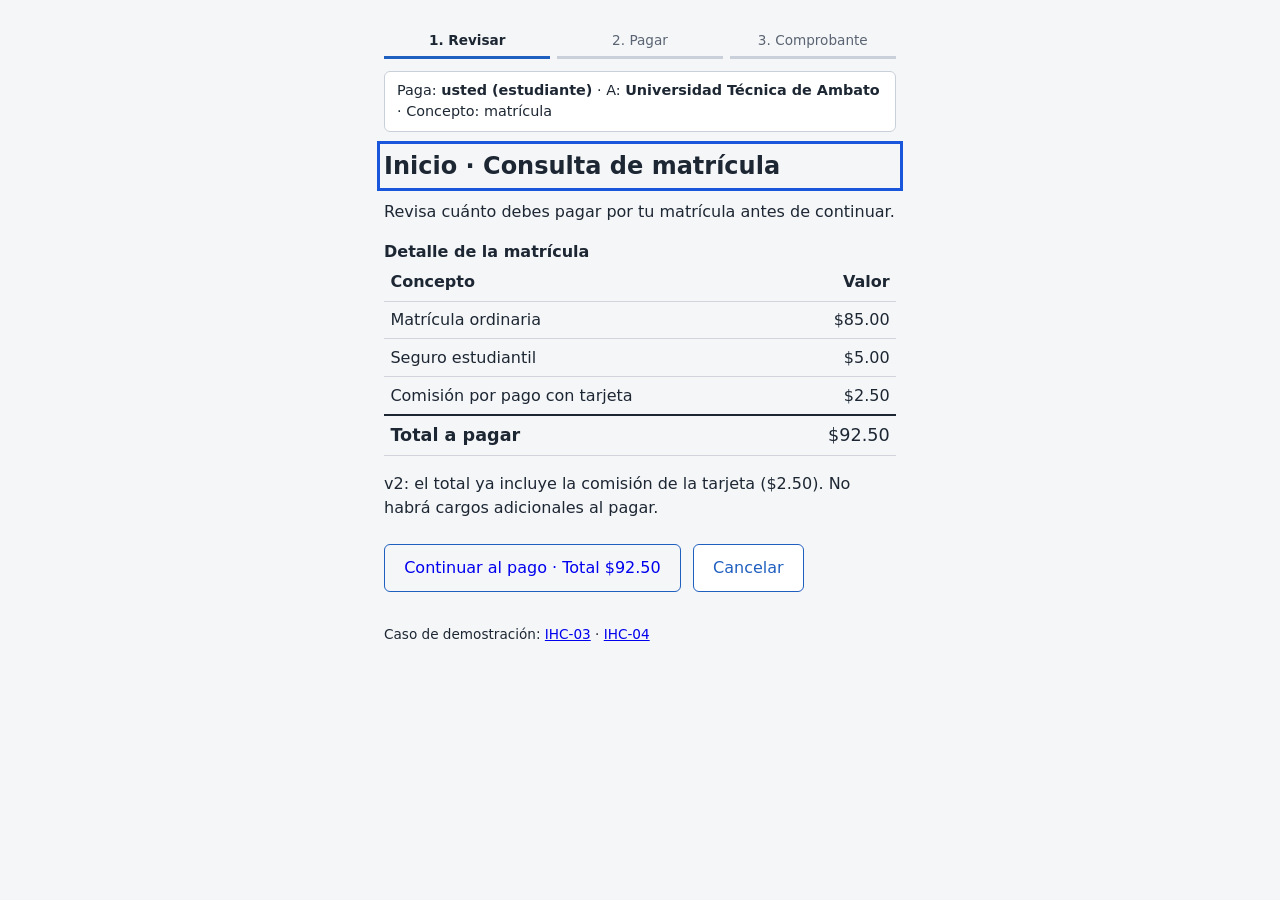
==== APE4-integral/prototipo/v2/inicio.html @ 9842c80d "chore(v2): base del prototipo v2 de la prueba integradora" ====
<!DOCTYPE html>
<html lang="es">
<head>
<meta charset="UTF-8">
<meta name="viewport" content="width=device-width, initial-scale=1">
<title>Inicio · v2</title>
<link rel="stylesheet" href="styles.css">
<style>
table{width:100%;border-collapse:collapse;margin-top:1rem}
caption{text-align:left;font-weight:600}
th,td{padding:.4rem;border-bottom:1px solid #d1d5db;text-align:left}
th:last-child,td:last-child{text-align:right}
tfoot th,tfoot td{font-size:1.1rem;border-top:2px solid var(--texto)}
.aviso{padding:.75rem;border:1px solid #9ca3af;border-radius:6px;background:#fff;margin-bottom:1rem}
.acciones{display:flex;gap:.75rem;margin-top:1.5rem;flex-wrap:wrap}
.demo{margin-top:2rem;font-size:.85rem}
h1:focus{outline:3px solid #1a56db;outline-offset:4px}
</style>
</head>
<body>
<main>
<ol class="pasos" aria-label="Pasos del pago"><li aria-current="step">1. Revisar</li><li>2. Pagar</li><li>3. Comprobante</li></ol>
<p class="entidad" id="entidad"></p>
<h1 id="titulo">Inicio</h1>
<div id="aviso" class="aviso" role="status" hidden></div>
<p id="resumen"></p>
<section id="detalle" aria-labelledby="titulo"></section>
<div class="acciones">
  <a id="continuar" class="btn" href="pago.html">Continuar al pago</a>
  <button type="button" id="cancelar" class="secundario">Cancelar</button>
</div>
<nav class="demo" aria-label="Caso de demostración">
  Caso de demostración:
  <a id="c03" href="inicio.html?caso=03">IHC-03</a> ·
  <a id="c04" href="inicio.html?caso=04">IHC-04</a>
</nav>
</main>
<script>
(function(){
  var CASOS = {
    '03': {
      titulo: 'Inicio · Consulta de matrícula',
      resumen: 'Revisa cuánto debes pagar por tu matrícula antes de continuar.',
      caption: 'Detalle de la matrícula',
      filas: [['Matrícula ordinaria', 85], ['Seguro estudiantil', 5], ['Comisión por pago con tarjeta', 2.5]],
      total: ['Total a pagar', 92.5],
      extra: 'v2: el total ya incluye la comisión de la tarjeta ($2.50). No habrá cargos adicionales al pagar.',
      boton: 'Continuar al pago · Total $92.50'
    },
    '04': {
      titulo: 'Inicio · Pago por otra persona',
      resumen: 'Vas a pagar como representante por Ana Torres (estudiante).',
      caption: 'Concepto a pagar',
      filas: [['Pensión de octubre', 60]],
      total: ['Valor a pagar', 60],
      extra: 'Método de pago guardado: tarjeta terminada en 4821',
      boton: 'Continuar al pago'
    }
  };

  var p = new URLSearchParams(location.search);
  var caso = CASOS[p.get('caso')] ? p.get('caso') : '03';
  var c = CASOS[caso];

  function el(tag, txt){ var e = document.createElement(tag); if (txt !== undefined) e.textContent = txt; return e; }
  function usd(n){ return '$' + n.toFixed(2); }

  document.getElementById('titulo').textContent = c.titulo;
  document.getElementById('resumen').textContent = c.resumen;

  var t = el('table');
  t.appendChild(el('caption', c.caption));
  var cab = el('thead'), rc = el('tr');
  rc.appendChild(el('th', 'Concepto')).setAttribute('scope', 'col');
  rc.appendChild(el('th', 'Valor')).setAttribute('scope', 'col');
  cab.appendChild(rc); t.appendChild(cab);
  var cuerpo = el('tbody');
  c.filas.forEach(function(f){
    var r = el('tr'); r.appendChild(el('td', f[0])); r.appendChild(el('td', usd(f[1]))); cuerpo.appendChild(r);
  });
  t.appendChild(cuerpo);
  var pie = el('tfoot'), rt = el('tr');
  rt.appendChild(el('th', c.total[0])).setAttribute('scope', 'row');
  rt.appendChild(el('td', usd(c.total[1])));
  pie.appendChild(rt); t.appendChild(pie);
  var det = document.getElementById('detalle');
  det.appendChild(t);
  if (c.extra) det.appendChild(el('p', c.extra));

  var cont = document.getElementById('continuar');
  cont.textContent = c.boton;
  cont.href = 'pago.html?caso=' + caso;

  document.getElementById('c' + caso).setAttribute('aria-current', 'true');
  document.getElementById('c03').href = 'inicio.html?caso=03';
  document.getElementById('c04').href = 'inicio.html?caso=04';

  function cancelar(){ location.href = 'inicio.html?caso=' + caso + '&cancelado=1'; }
  document.getElementById('cancelar').addEventListener('click', cancelar);

  if (p.get('cancelado') === '1') {
    var a = document.getElementById('aviso');
    a.textContent = 'Cancelaste la operación. No se hizo ningún cobro.';
    a.hidden = false; a.tabIndex = -1; a.focus();
  } else {
    document.addEventListener('keydown', function(e){ if (e.key === 'Escape') cancelar(); });
    // Foco inicial en el título (decisión D5): el teclado empieza en la pantalla
    var h = document.getElementById('titulo'); h.tabIndex = -1; h.focus();
  }
})();
</script>
<script>
(function(){var c=new URLSearchParams(location.search).get('caso')==='04'?'04':'03';
document.getElementById('entidad').innerHTML=c==='04'
 ? 'Paga: <b>usted, como representante</b> · Por: <b>Ana Torres</b> · A: <b>Universidad Técnica de Ambato</b>'
 : 'Paga: <b>usted (estudiante)</b> · A: <b>Universidad Técnica de Ambato</b> · Concepto: matrícula';})();
</script>
</body>
</html>
---- APE4-integral/prototipo/v2/styles.css ----
:root{--fondo:#f5f6f8;--tinta:#1d2733;--texto:#1d2733;--borde:#c9d0d9;--acento:#1f5fbf;--error:#b3261e;--ok:#1b6e3c}
*{box-sizing:border-box}
body{margin:0;font:16px/1.5 system-ui,Segoe UI,Arial,sans-serif;background:var(--fondo);color:var(--tinta)}
main{max-width:34rem;margin:0 auto;padding:1.5rem 1rem 3rem}
h1{font-size:1.5rem;margin:0 0 1rem}
.panel{background:#fff;border:1px solid var(--borde);border-radius:8px;padding:1rem;margin-bottom:1rem}
.fila{display:flex;justify-content:space-between;padding:.25rem 0}
.total{font-weight:700;border-top:1px solid var(--borde);margin-top:.5rem;padding-top:.5rem}
label{display:block;font-weight:600;margin-top:1rem}
input{width:100%;padding:.6rem;border:1px solid var(--borde);border-radius:6px;font:inherit;margin-top:.25rem}
input[aria-invalid="true"]{border-color:var(--error)}
.msg{color:var(--error);font-size:.9rem;min-height:1.2rem;margin:.25rem 0 0}
.aviso{border-left:4px solid var(--error);background:#fdecea;padding:.75rem;margin-bottom:1rem}
.aviso.ok{border-color:var(--ok);background:#e7f4ec}
.acciones{display:flex;gap:.75rem;margin-top:1.5rem}
button,.btn{font:inherit;padding:.7rem 1.2rem;border-radius:6px;border:1px solid var(--acento);cursor:pointer;text-decoration:none}
.primario{background:var(--acento);color:#fff}
.secundario{background:#fff;color:var(--acento)}
button:disabled{opacity:.6;cursor:not-allowed}
:focus-visible{outline:3px solid #ffb000;outline-offset:2px}

.pasos{display:flex;gap:.4rem;list-style:none;padding:0;margin:0 0 .75rem;font-size:.85rem}
.pasos li{flex:1;text-align:center;padding:.35rem .2rem;border-bottom:3px solid var(--borde);color:#5a6472}
.pasos li[aria-current="step"]{border-color:var(--acento);color:var(--tinta);font-weight:700}
.entidad{font-size:.9rem;background:#fff;border:1px solid var(--borde);border-radius:6px;padding:.5rem .75rem;margin:0 0 1rem}
.ayuda{font-size:.85rem;color:#5a6472;margin:.2rem 0 0}
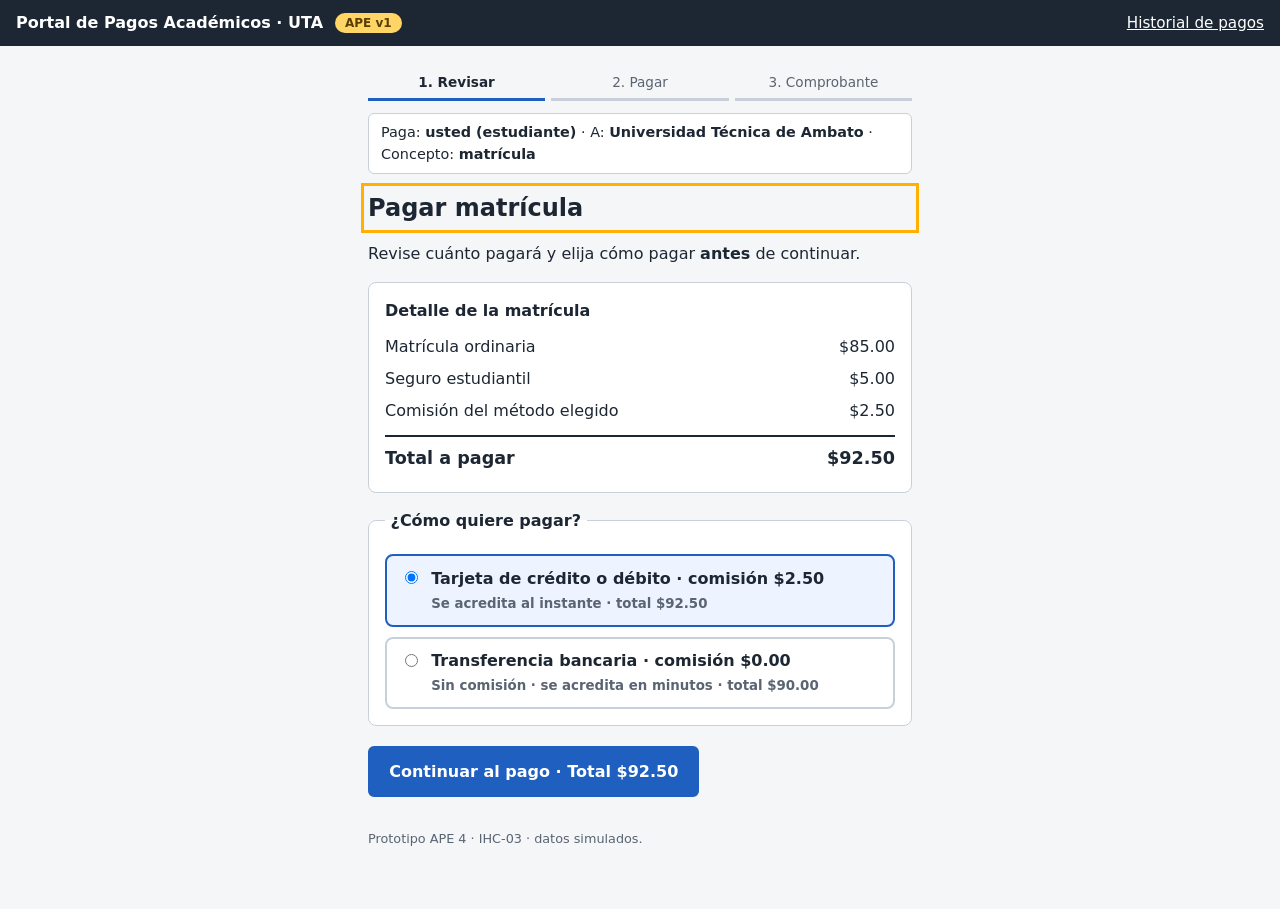
==== commit ddb22ff4: "chore(prototipo): crea la v2 como copia exacta de la v1 Base para la Fase 4: cada corrección va en s" ====
--- a/APE4-integral/prototipo/v2/inicio.html
+++ b/APE4-integral/prototipo/v2/inicio.html
@@ -1,119 +1,56 @@
 <!DOCTYPE html>
 <html lang="es">
 <head>
-<meta charset="UTF-8">
-<meta name="viewport" content="width=device-width, initial-scale=1">
-<title>Inicio · v2</title>
+<meta charset="UTF-8"><meta name="viewport" content="width=device-width, initial-scale=1">
+<title>Pagar matrícula · Inicio · APE v1</title>
 <link rel="stylesheet" href="styles.css">
-<style>
-table{width:100%;border-collapse:collapse;margin-top:1rem}
-caption{text-align:left;font-weight:600}
-th,td{padding:.4rem;border-bottom:1px solid #d1d5db;text-align:left}
-th:last-child,td:last-child{text-align:right}
-tfoot th,tfoot td{font-size:1.1rem;border-top:2px solid var(--texto)}
-.aviso{padding:.75rem;border:1px solid #9ca3af;border-radius:6px;background:#fff;margin-bottom:1rem}
-.acciones{display:flex;gap:.75rem;margin-top:1.5rem;flex-wrap:wrap}
-.demo{margin-top:2rem;font-size:.85rem}
-h1:focus{outline:3px solid #1a56db;outline-offset:4px}
-</style>
 </head>
 <body>
-<main>
-<ol class="pasos" aria-label="Pasos del pago"><li aria-current="step">1. Revisar</li><li>2. Pagar</li><li>3. Comprobante</li></ol>
-<p class="entidad" id="entidad"></p>
-<h1 id="titulo">Inicio</h1>
-<div id="aviso" class="aviso" role="status" hidden></div>
-<p id="resumen"></p>
-<section id="detalle" aria-labelledby="titulo"></section>
-<div class="acciones">
-  <a id="continuar" class="btn" href="pago.html">Continuar al pago</a>
-  <button type="button" id="cancelar" class="secundario">Cancelar</button>
-</div>
-<nav class="demo" aria-label="Caso de demostración">
-  Caso de demostración:
-  <a id="c03" href="inicio.html?caso=03">IHC-03</a> ·
-  <a id="c04" href="inicio.html?caso=04">IHC-04</a>
-</nav>
+<a class="saltar" href="#contenido">Saltar al contenido</a>
+<header class="barra"><strong>Portal de Pagos Académicos · UTA</strong><span class="version" data-version></span><a href="historial.html">Historial de pagos</a></header>
+<main id="contenido">
+  <ol class="pasos" aria-label="Pasos del pago"><li aria-current="step">1. Revisar</li><li>2. Pagar</li><li>3. Comprobante</li></ol>
+  <p class="entidad">Paga: <b>usted (estudiante)</b> · A: <b>Universidad Técnica de Ambato</b> · Concepto: <b>matrícula</b></p>
+  <h1 id="titulo" tabindex="-1">Pagar matrícula</h1>
+  <p>Revise cuánto pagará y elija cómo pagar <b>antes</b> de continuar.</p>
+
+  <section class="panel" aria-labelledby="t-detalle">
+    <h2 id="t-detalle" style="font-size:1rem;margin:0 0 .5rem">Detalle de la matrícula</h2>
+    <div id="rubros"></div>
+    <div class="fila"><span>Comisión del método elegido</span><span id="comision"></span></div>
+    <div class="fila total"><span>Total a pagar</span><span id="total"></span></div>
+  </section>
+
+  <!-- R2 · P3: el becado compara la comisión de cada método antes de aceptar -->
+  <fieldset>
+    <legend>¿Cómo quiere pagar?</legend>
+    <div id="metodos"></div>
+  </fieldset>
+  <p id="vivo" class="sr" aria-live="polite"></p>
+
+  <div class="acciones">
+    <a id="continuar" class="btn primario" href="pago.html">Continuar al pago</a>
+  </div>
+  <p class="demo">Prototipo APE 4 · IHC-03 · datos simulados.</p>
 </main>
+<script src="comun.js"></script>
 <script>
-(function(){
-  var CASOS = {
-    '03': {
-      titulo: 'Inicio · Consulta de matrícula',
-      resumen: 'Revisa cuánto debes pagar por tu matrícula antes de continuar.',
-      caption: 'Detalle de la matrícula',
-      filas: [['Matrícula ordinaria', 85], ['Seguro estudiantil', 5], ['Comisión por pago con tarjeta', 2.5]],
-      total: ['Total a pagar', 92.5],
-      extra: 'v2: el total ya incluye la comisión de la tarjeta ($2.50). No habrá cargos adicionales al pagar.',
-      boton: 'Continuar al pago · Total $92.50'
-    },
-    '04': {
-      titulo: 'Inicio · Pago por otra persona',
-      resumen: 'Vas a pagar como representante por Ana Torres (estudiante).',
-      caption: 'Concepto a pagar',
-      filas: [['Pensión de octubre', 60]],
-      total: ['Valor a pagar', 60],
-      extra: 'Método de pago guardado: tarjeta terminada en 4821',
-      boton: 'Continuar al pago'
-    }
-  };
-
-  var p = new URLSearchParams(location.search);
-  var caso = CASOS[p.get('caso')] ? p.get('caso') : '03';
-  var c = CASOS[caso];
-
-  function el(tag, txt){ var e = document.createElement(tag); if (txt !== undefined) e.textContent = txt; return e; }
-  function usd(n){ return '$' + n.toFixed(2); }
-
-  document.getElementById('titulo').textContent = c.titulo;
-  document.getElementById('resumen').textContent = c.resumen;
-
-  var t = el('table');
-  t.appendChild(el('caption', c.caption));
-  var cab = el('thead'), rc = el('tr');
-  rc.appendChild(el('th', 'Concepto')).setAttribute('scope', 'col');
-  rc.appendChild(el('th', 'Valor')).setAttribute('scope', 'col');
-  cab.appendChild(rc); t.appendChild(cab);
-  var cuerpo = el('tbody');
-  c.filas.forEach(function(f){
-    var r = el('tr'); r.appendChild(el('td', f[0])); r.appendChild(el('td', usd(f[1]))); cuerpo.appendChild(r);
-  });
-  t.appendChild(cuerpo);
-  var pie = el('tfoot'), rt = el('tr');
-  rt.appendChild(el('th', c.total[0])).setAttribute('scope', 'row');
-  rt.appendChild(el('td', usd(c.total[1])));
-  pie.appendChild(rt); t.appendChild(pie);
-  var det = document.getElementById('detalle');
-  det.appendChild(t);
-  if (c.extra) det.appendChild(el('p', c.extra));
-
-  var cont = document.getElementById('continuar');
-  cont.textContent = c.boton;
-  cont.href = 'pago.html?caso=' + caso;
-
-  document.getElementById('c' + caso).setAttribute('aria-current', 'true');
-  document.getElementById('c03').href = 'inicio.html?caso=03';
-  document.getElementById('c04').href = 'inicio.html?caso=04';
-
-  function cancelar(){ location.href = 'inicio.html?caso=' + caso + '&cancelado=1'; }
-  document.getElementById('cancelar').addEventListener('click', cancelar);
-
-  if (p.get('cancelado') === '1') {
-    var a = document.getElementById('aviso');
-    a.textContent = 'Cancelaste la operación. No se hizo ningún cobro.';
-    a.hidden = false; a.tabIndex = -1; a.focus();
-  } else {
-    document.addEventListener('keydown', function(e){ if (e.key === 'Escape') cancelar(); });
-    // Foco inicial en el título (decisión D5): el teclado empieza en la pantalla
-    var h = document.getElementById('titulo'); h.tabIndex = -1; h.focus();
+  let metodo = metodoActual();
+  document.getElementById('rubros').innerHTML = RUBROS.map(r => '<div class="fila"><span>' + r[0] + '</span><span>' + usd(r[1]) + '</span></div>').join('');
+  document.getElementById('metodos').innerHTML = Object.entries(METODOS).map(([k, m]) =>
+    '<label class="opcion"><input type="radio" name="metodo" value="' + k + '"' + (k === metodo ? ' checked' : '') + '>' +
+    '<span><b>' + m.nombre + ' · comisión ' + usd(m.comision) + '</b><small>' + m.detalle + ' · total ' + usd(totalDe(k)) + '</small></span></label>').join('');
+  function pintar(anunciar){
+    document.getElementById('comision').textContent = usd(METODOS[metodo].comision);
+    document.getElementById('total').textContent = usd(totalDe(metodo));
+    const c = document.getElementById('continuar');
+    c.textContent = 'Continuar al pago · Total ' + usd(totalDe(metodo));
+    c.href = 'pago.html?metodo=' + metodo;
+    if (anunciar) document.getElementById('vivo').textContent = 'Total actualizado: ' + usd(totalDe(metodo));
   }
-})();
-</script>
-<script>
-(function(){var c=new URLSearchParams(location.search).get('caso')==='04'?'04':'03';
-document.getElementById('entidad').innerHTML=c==='04'
- ? 'Paga: <b>usted, como representante</b> · Por: <b>Ana Torres</b> · A: <b>Universidad Técnica de Ambato</b>'
- : 'Paga: <b>usted (estudiante)</b> · A: <b>Universidad Técnica de Ambato</b> · Concepto: matrícula';})();
+  document.querySelectorAll('input[name=metodo]').forEach(r => r.addEventListener('change', e => { metodo = e.target.value; pintar(true); }));
+  pintar(false);
+  document.getElementById('titulo').focus();
 </script>
 </body>
 </html>
--- a/APE4-integral/prototipo/v2/styles.css
+++ b/APE4-integral/prototipo/v2/styles.css
@@ -1,26 +1,66 @@
-:root{--fondo:#f5f6f8;--tinta:#1d2733;--texto:#1d2733;--borde:#c9d0d9;--acento:#1f5fbf;--error:#b3261e;--ok:#1b6e3c}
+/* APE 4 · Prototipo v1 · basado en prototipo/v2 de la Prueba Integradora (IHC-03) */
+:root{--fondo:#f5f6f8;--tinta:#1d2733;--suave:#5a6472;--borde:#c9d0d9;--acento:#1f5fbf;--acento-osc:#174a96;--error:#b3261e;--error-f:#fdecea;--ok:#1b6e3c;--ok-f:#e7f4ec;--foco:#ffb000}
 *{box-sizing:border-box}
-body{margin:0;font:16px/1.5 system-ui,Segoe UI,Arial,sans-serif;background:var(--fondo);color:var(--tinta)}
-main{max-width:34rem;margin:0 auto;padding:1.5rem 1rem 3rem}
-h1{font-size:1.5rem;margin:0 0 1rem}
+body{margin:0;font:16px/1.5 system-ui,"Segoe UI",Arial,sans-serif;background:var(--fondo);color:var(--tinta)}
+.saltar{position:absolute;left:-999px;top:8px;background:#000;color:#fff;padding:8px 12px;border-radius:6px;z-index:50}
+.saltar:focus{left:8px}
+.barra{background:#1d2733;color:#fff;display:flex;align-items:center;gap:.75rem;padding:.7rem 1rem;flex-wrap:wrap}
+.barra strong{font-size:1rem}
+.barra a{color:#fff;margin-left:auto;font-size:.95rem}
+.version{background:#ffd666;color:#5a3d00;border-radius:999px;padding:1px 10px;font-size:.75rem;font-weight:700}
+main{max-width:36rem;margin:0 auto;padding:1.25rem 1rem 3rem}
+h1{font-size:1.5rem;margin:0 0 .75rem}
+h1:focus{outline:3px solid var(--foco);outline-offset:4px}
 .panel{background:#fff;border:1px solid var(--borde);border-radius:8px;padding:1rem;margin-bottom:1rem}
 .fila{display:flex;justify-content:space-between;padding:.25rem 0}
-.total{font-weight:700;border-top:1px solid var(--borde);margin-top:.5rem;padding-top:.5rem}
+.total{font-weight:700;border-top:2px solid var(--tinta);margin-top:.5rem;padding-top:.5rem;font-size:1.1rem}
+fieldset{border:1px solid var(--borde);border-radius:8px;background:#fff;padding:.75rem 1rem 1rem;margin:0 0 1rem}
+legend{font-weight:700;padding:0 .35rem}
+.opcion{display:flex;gap:.65rem;align-items:flex-start;border:2px solid var(--borde);border-radius:8px;padding:.65rem .8rem;margin-top:.6rem;cursor:pointer}
+.opcion:hover{border-color:var(--acento)}
+.opcion:has(input:checked){border-color:var(--acento);background:#eef4ff}
+.opcion input{margin-top:.3rem;width:auto}
+.opcion b{display:block}
+.opcion small{color:var(--suave)}
 label{display:block;font-weight:600;margin-top:1rem}
-input{width:100%;padding:.6rem;border:1px solid var(--borde);border-radius:6px;font:inherit;margin-top:.25rem}
-input[aria-invalid="true"]{border-color:var(--error)}
-.msg{color:var(--error);font-size:.9rem;min-height:1.2rem;margin:.25rem 0 0}
-.aviso{border-left:4px solid var(--error);background:#fdecea;padding:.75rem;margin-bottom:1rem}
-.aviso.ok{border-color:var(--ok);background:#e7f4ec}
-.acciones{display:flex;gap:.75rem;margin-top:1.5rem}
-button,.btn{font:inherit;padding:.7rem 1.2rem;border-radius:6px;border:1px solid var(--acento);cursor:pointer;text-decoration:none}
+input,select{width:100%;padding:.6rem;border:1px solid #8a94a3;border-radius:6px;font:inherit;margin-top:.25rem;background:#fff}
+input:hover,select:hover{border-color:var(--acento)}
+input[aria-invalid="true"],select[aria-invalid="true"]{border:2px solid var(--error);background:var(--error-f)}
+input.valido{border-color:var(--ok)}
+.dos{display:grid;grid-template-columns:1fr 1fr;gap:0 .75rem}
+.ayuda{font-size:.85rem;color:var(--suave);margin:.2rem 0 0}
+.msg{color:var(--error);font-size:.9rem;font-weight:600;min-height:1.2rem;margin:.25rem 0 0}
+.msg:not(:empty)::before{content:"⚠ "}
+.okmsg{color:var(--ok);font-size:.85rem;margin:.2rem 0 0}
+.aviso{border-left:6px solid var(--error);background:var(--error-f);padding:.75rem .9rem;margin-bottom:1rem;border-radius:4px}
+.aviso.ok{border-color:var(--ok);background:var(--ok-f)}
+.aviso.info{border-color:var(--acento);background:#eef4ff}
+.aviso .acciones{margin-top:.75rem}
+.acciones{display:flex;gap:.75rem;margin-top:1.25rem;flex-wrap:wrap}
+button,.btn{font:inherit;font-weight:600;padding:.7rem 1.2rem;border-radius:6px;border:2px solid var(--acento);cursor:pointer;text-decoration:none;display:inline-flex;align-items:center;gap:.5rem;min-height:44px;transition:transform .08s,background .15s}
+button:active,.btn:active{transform:scale(.97)}
 .primario{background:var(--acento);color:#fff}
+.primario:hover{background:var(--acento-osc)}
 .secundario{background:#fff;color:var(--acento)}
-button:disabled{opacity:.6;cursor:not-allowed}
-:focus-visible{outline:3px solid #ffb000;outline-offset:2px}
-
+.secundario:hover{background:#eef4ff}
+.texto{background:none;border-color:transparent;color:var(--suave);text-decoration:underline}
+button:disabled{opacity:.65;cursor:not-allowed}
+.spin{width:16px;height:16px;border:3px solid rgba(255,255,255,.45);border-top-color:#fff;border-radius:50%;animation:g .8s linear infinite}
+@keyframes g{to{transform:rotate(360deg)}}
+@media (prefers-reduced-motion:reduce){.spin{animation-duration:2.5s}*{transition:none!important}}
+:focus-visible{outline:3px solid var(--foco);outline-offset:2px}
 .pasos{display:flex;gap:.4rem;list-style:none;padding:0;margin:0 0 .75rem;font-size:.85rem}
-.pasos li{flex:1;text-align:center;padding:.35rem .2rem;border-bottom:3px solid var(--borde);color:#5a6472}
+.pasos li{flex:1;text-align:center;padding:.35rem .2rem;border-bottom:3px solid var(--borde);color:var(--suave)}
+.pasos li.hecho{border-color:var(--ok);color:var(--ok)}
 .pasos li[aria-current="step"]{border-color:var(--acento);color:var(--tinta);font-weight:700}
 .entidad{font-size:.9rem;background:#fff;border:1px solid var(--borde);border-radius:6px;padding:.5rem .75rem;margin:0 0 1rem}
-.ayuda{font-size:.85rem;color:#5a6472;margin:.2rem 0 0}
+.modal-fondo{position:fixed;inset:0;background:rgba(17,24,39,.55);display:none;align-items:center;justify-content:center;padding:1rem;z-index:40}
+.modal-fondo.ver{display:flex}
+.modal{background:#fff;border-radius:10px;padding:1.25rem 1.25rem 1rem;max-width:26rem;width:100%}
+.modal h2{margin:0 0 .5rem;font-size:1.2rem}
+.peligro{background:var(--error);border-color:var(--error);color:#fff}
+.lista{list-style:none;margin:0;padding:0}
+.lista li{background:#fff;border:1px solid var(--borde);border-radius:8px;padding:.75rem .9rem;margin-bottom:.6rem;display:flex;justify-content:space-between;gap:.5rem;flex-wrap:wrap;align-items:center}
+.vacio{text-align:center;color:var(--suave);border:2px dashed var(--borde);border-radius:8px;padding:1.5rem}
+.sr{position:absolute;width:1px;height:1px;overflow:hidden;clip:rect(0 0 0 0)}
+.demo{margin-top:2rem;font-size:.8rem;color:var(--suave)}
